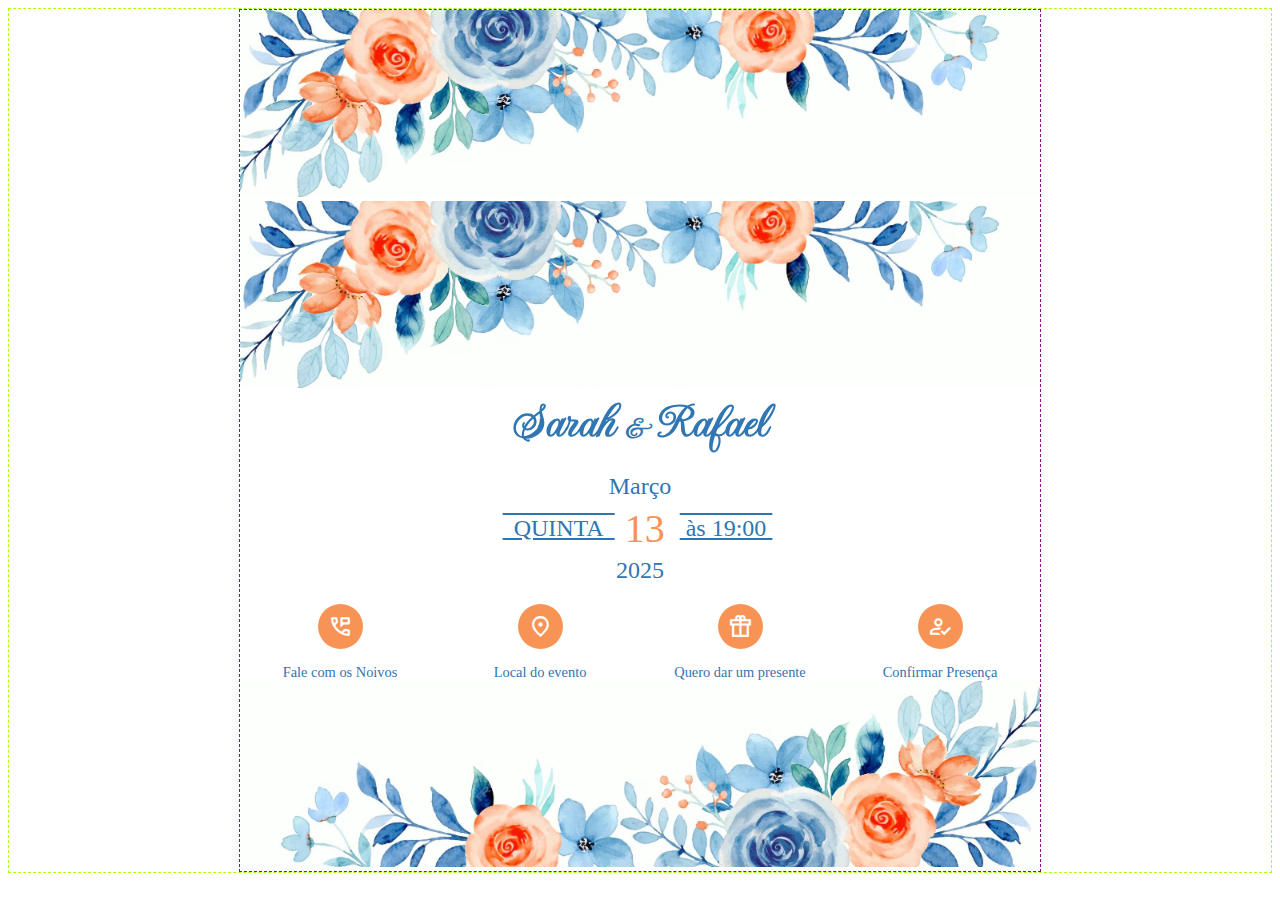
==== index.html @ b2ac5b7b "alteracaocapa" ====
<!DOCTYPE html>
<html lang="pt-br">
<head>
    <meta charset="UTF-8">
    <meta name="viewport" content="width=device-width, initial-scale=1.0">
    <title>Casamento</title>
    <link rel="stylesheet" href="https://fonts.googleapis.com/css2?family=Material+Symbols+Outlined"/>
    <link rel="stylesheet" href="https://fonts.googleapis.com/icon?family=Material+Icons">
    <link src='https://kit.fontawesome.com/a076d05399.js' crossorigin='anonymous'></link>
    <link rel="stylesheet" href="style.css" media="all">
</head>
<body>
    <main>
        <img id="imgCapa" src="imagens/cabecalho.jpg" alt="">
        <img id="imgTopo" src="imagens/cabecalho.jpg" alt="">
        <H1> Sarah <span id = e> & </span> Rafael </H1>
        
        <p id="month">Março</p>
        <div>
            <p id="dweeek">&nbsp;QUINTA&nbsp;</p> 
            <p id="day">13</p>
            <p id="time">&nbsp;às 19:00&nbsp;</p>
        </div>
        <p id="year">2025</p>
        
        <div>
            <a href="https://api.whatsapp.com/send?phone=5511981273027&text=Ol%C3%A1!%20Gostaria%20de%20fazer%20um%20pedido%20%F0%9F%8D%B0%F0%9F%A7%81" target="_blank"><i id="talk" class="material-symbols-outlined" >perm_phone_msg</i>Fale com os Noivos</a>
            <a href="location.html"><i id="location" class="material-symbols-outlined" >location_on</i>Local do evento</a>
            <a href="gift.html"><i id="gift" class="material-symbols-outlined" >featured_seasonal_and_gifts</i>Quero dar um presente</a>
            <a href="https://docs.google.com/forms/d/e/1FAIpQLSeXf38JhHjJgn0DuTkIrWzwbaVSZFsnxO53HEZiUqVtBhDHHQ/viewform?usp=sf_link" target="_blank"><i id="confirmation" class="material-symbols-outlined" >how_to_reg</i>Confirmar Presença</a>
        </div>
    <footer>
        <img src="imagens/footer.jpg" alt="">
    </footer>    
    </main>
</body>
---- style.css ----
@charset "UTF-8"; 

@import url('https://fonts.googleapis.com/css2?family=Imperial+Script&display=swap');
@import url('https://fonts.googleapis.com/css2?family=David+Libre:wght@400;500;700&family=Noto+Serif:ital,wght@0,100..900;1,100..900&display=swap" rel="stylesheet');

:root{
    --letraDeMao: "Imperial Script", cursive;
    --letraDeForma: "David", mao;
}
  
*{
    font-family: var(--letraDeForma);
    font-size: auto;
 }
    

img{
    width: 100%;
}


body{
    border: 1px dashed rgb(170, 255, 0);
    background-color:white;
    font-family: var(--letraDeMao)
}

main{
    border: 1px dashed rgb(147, 14, 142);
    max-width: 800px;
    min-width: 320px;
    margin: auto;
}

h1{
    font-size: 50px;
    font-family: var(--letraDeMao);
    margin: 0px;
    padding: 0px;
    text-align: center;
    color: #3076b2ff;
}

#e{
    font-size: 30px;
    font-family: var(--letraDeMao);
    margin: 5px;
    text-align: center;
    color: #3076b2ff;
}

p{
    font-size: 150%;
    color: #3076b2ff;
}

div{ 
    display: flex;
    justify-content: center;
    align-items: center;
    
}

p#month{
    margin-top: 20px;
    margin-bottom: 0px;
    text-align: center;
}

p#dweeek{
    margin: 5px;
    text-decoration-line: overline underline;
    word-spacing: 5px;
}

p#day{
    font-size: 250%;
    color: #f79355;
    margin: 5px;
}

p#time{
    margin: 10px;
    text-decoration-line: overline underline;
}

p#year{
    margin: 0px;
    padding: 0px;
    text-align: center;
}
 
i {
    color: white;
    vertical-align: middle;
    background-color: #f79355;
    border-radius: 100px;
    margin: 15px;
    flex-direction: column;
    align-items: center;  
  }

.material-symbols-outlined{
    font-size: 25px;
    padding: 10px;
}  

a { 
    display: flex;
    flex-direction: column;
    align-items: center;
    width: 300px;
    color: #3076b2ff;
    text-align: center;
    text-decoration: none;
    font-size: 90%;
    margin: 5px;
    margin-bottom: 0px;
}

img.gift {
    width: 100%;
    height: auto;
}

article{
    margin: 5px;
    border: 1px solid #ccc;
    float:left;
    width: 180px;
    background-color: #dcedfa;
    font-size: 70%;
    color: #3076b2ff;
}


a#voltar{
    height: 100px;
    position: absolute;
    top: 40px;
    right: -80px;
}

i#inicio{
    margin-bottom: 0;
}

button{
    background-color: #f79355;
    border: #f79355;
    color: white; 
    width: 140px;
    border-radius: 5px;
    justify-content: center;
    height: 30px;
    margin-bottom: 10px;
    display: block;
    margin-left: auto; 
    margin-right: auto; 
  }
  
  button:hover {
    background-color: #f79355ac;
  }

  ul{
    color: #3076b2ff;
    text-align: justify;
  }

  p#endereço{
    text-align: center;
    font-size: 120%;
  }

  p#titulo{
    text-align: center;
    font-size: 100%;
  }
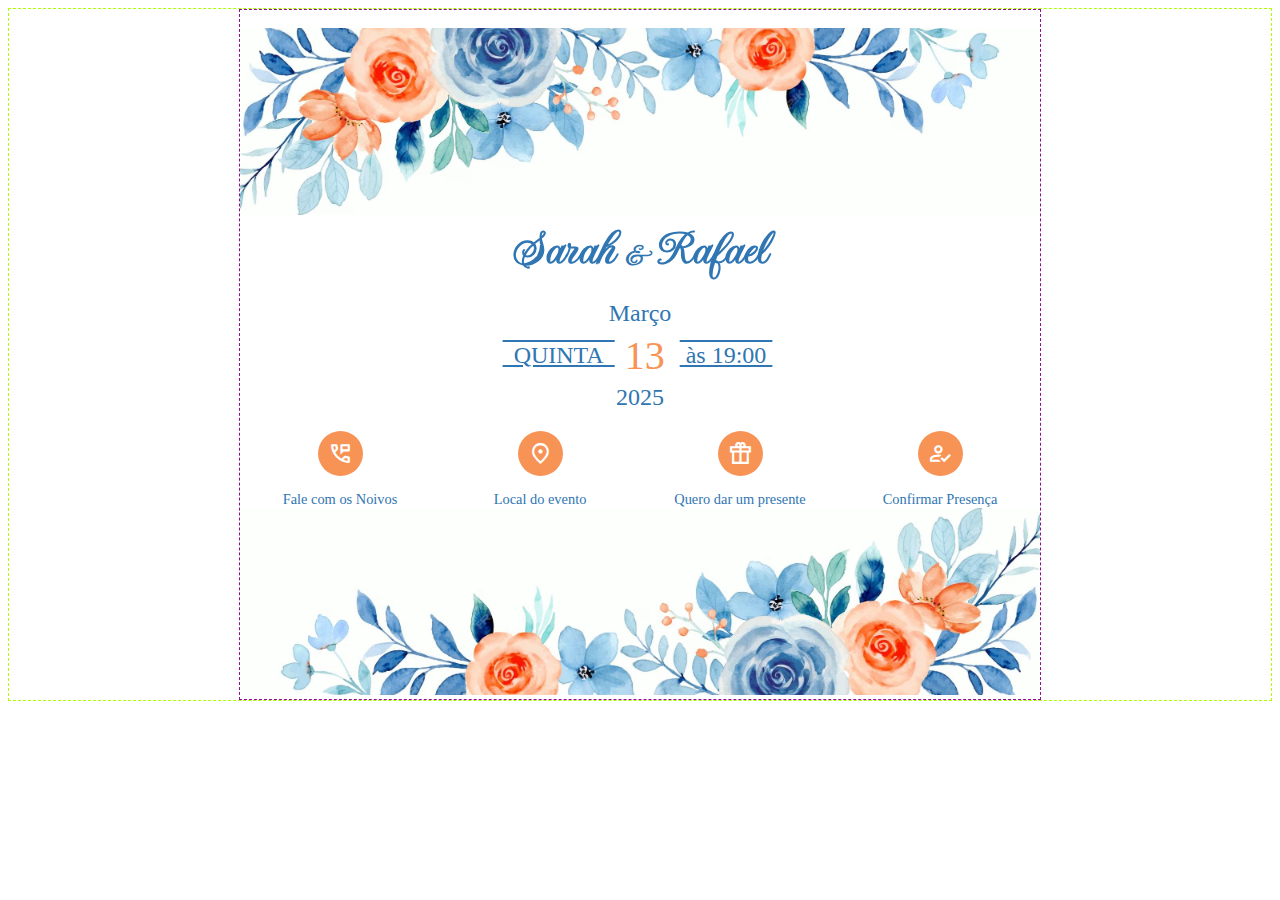
==== commit c4aabd00: "inclusacapa" ====
--- a/index.html
+++ b/index.html
@@ -11,7 +11,7 @@
 </head>
 <body>
     <main>
-        <img id="imgCapa" src="imagens/cabecalho.jpg" alt="">
+        <img id="imgCapa" src="imagens/cópia de capa.jpeg" alt="">
         <img id="imgTopo" src="imagens/cabecalho.jpg" alt="">
         <H1> Sarah <span id = e> & </span> Rafael </H1>
         
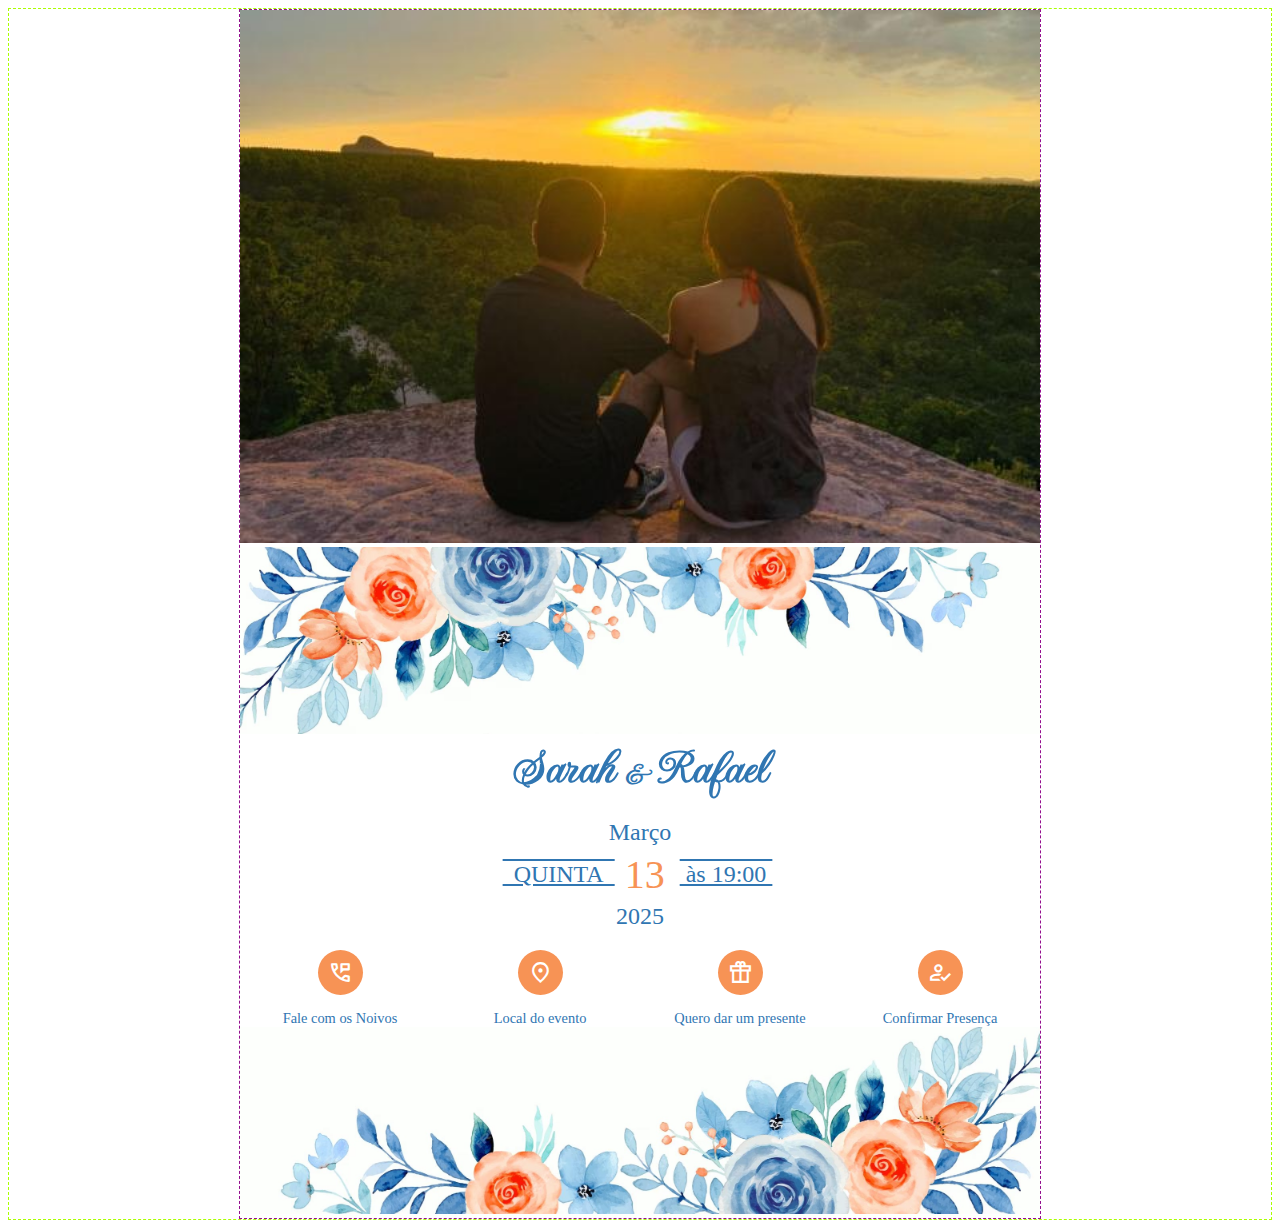
==== commit 6adac6e9: "CAPA" ====
--- a/index.html
+++ b/index.html
@@ -11,7 +11,7 @@
 </head>
 <body>
     <main>
-        <img id="imgCapa" src="imagens/cópia de capa.jpeg" alt="">
+        <img id="imgCapa" src="imagens/capa.jpg" alt="">
         <img id="imgTopo" src="imagens/cabecalho.jpg" alt="">
         <H1> Sarah <span id = e> & </span> Rafael </H1>
         
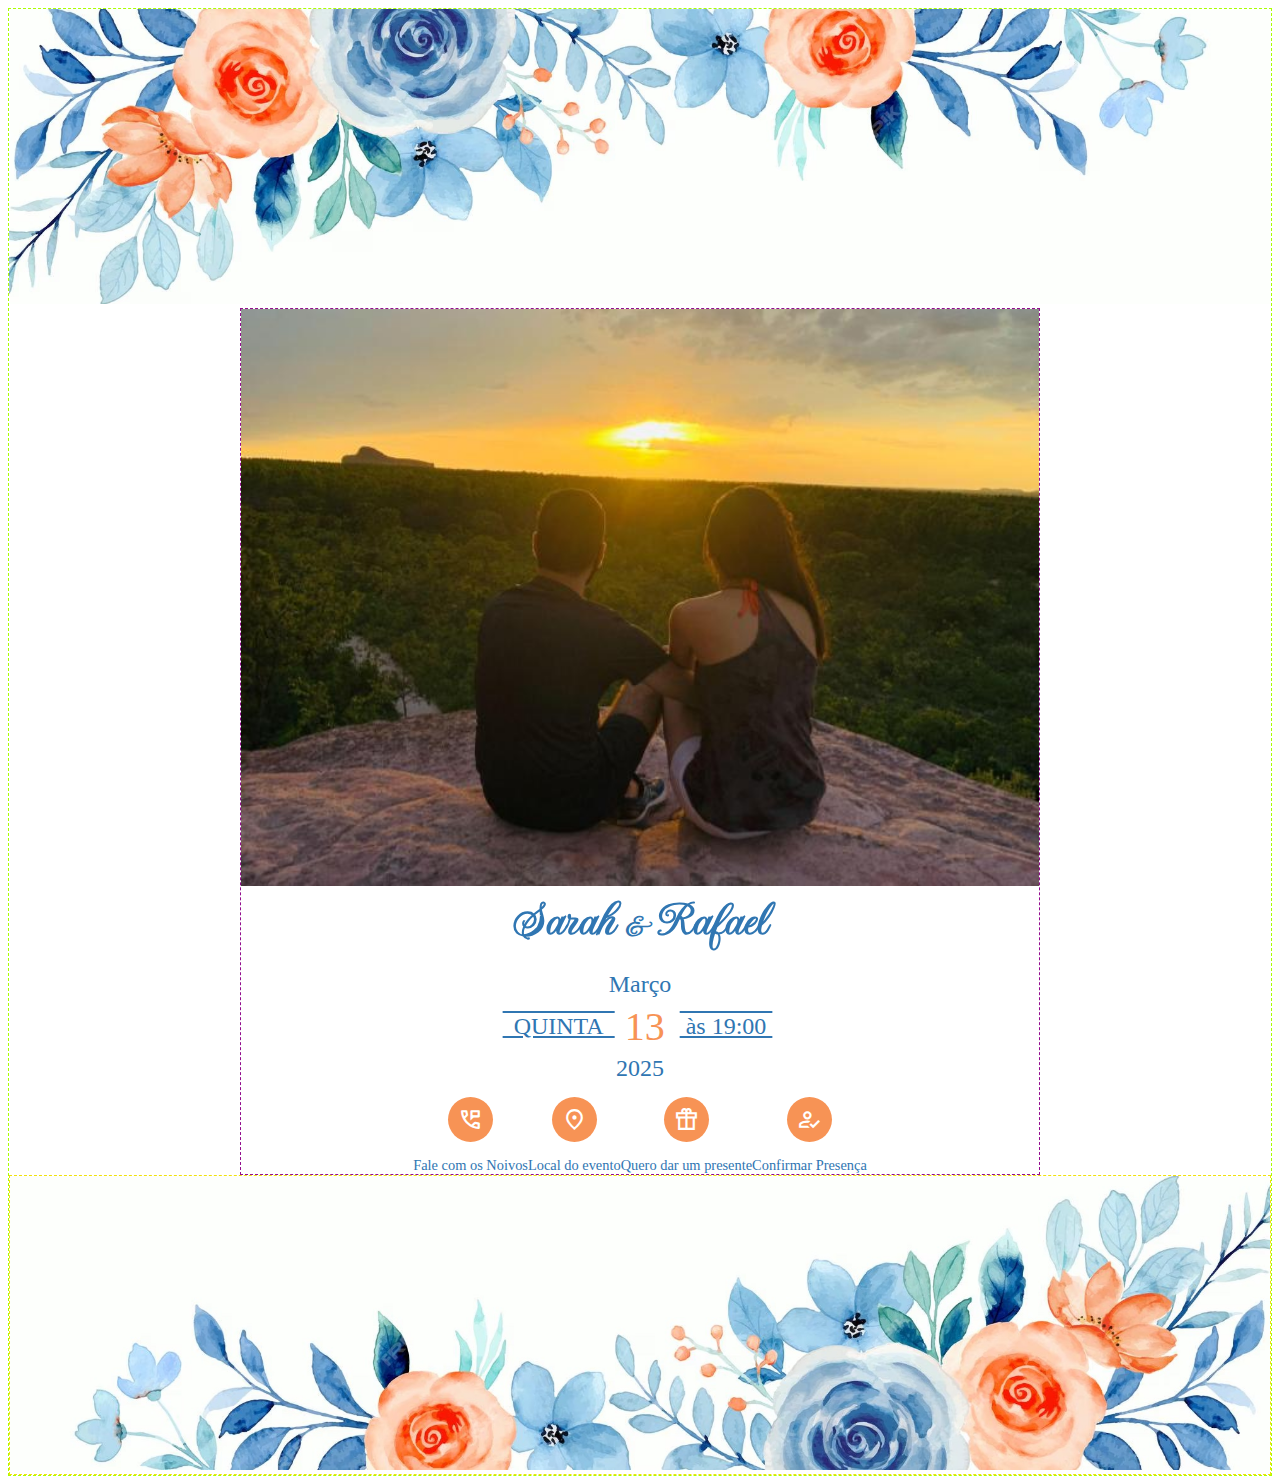
==== commit 00580bee: "alteracao" ====
--- a/index.html
+++ b/index.html
@@ -10,27 +10,31 @@
     <link rel="stylesheet" href="style.css" media="all">
 </head>
 <body>
+    <header>
+        <img id="imgTopo" src="imagens/cabecalho.jpg" alt="">
+    </header>
     <main>
-        <img id="imgCapa" src="imagens/capa.jpg" alt="">
-        <img id="imgTopo" src="imagens/cabecalho.jpg" alt="">
+        <img id="imgCapa" src="imagens/capafoto.jpg" alt="">
+        
         <H1> Sarah <span id = e> & </span> Rafael </H1>
         
         <p id="month">Março</p>
-        <div>
+        <div class="date">
             <p id="dweeek">&nbsp;QUINTA&nbsp;</p> 
             <p id="day">13</p>
             <p id="time">&nbsp;às 19:00&nbsp;</p>
         </div>
         <p id="year">2025</p>
         
-        <div>
+        <div class="links">
             <a href="https://api.whatsapp.com/send?phone=5511981273027&text=Ol%C3%A1!%20Gostaria%20de%20fazer%20um%20pedido%20%F0%9F%8D%B0%F0%9F%A7%81" target="_blank"><i id="talk" class="material-symbols-outlined" >perm_phone_msg</i>Fale com os Noivos</a>
             <a href="location.html"><i id="location" class="material-symbols-outlined" >location_on</i>Local do evento</a>
             <a href="gift.html"><i id="gift" class="material-symbols-outlined" >featured_seasonal_and_gifts</i>Quero dar um presente</a>
             <a href="https://docs.google.com/forms/d/e/1FAIpQLSeXf38JhHjJgn0DuTkIrWzwbaVSZFsnxO53HEZiUqVtBhDHHQ/viewform?usp=sf_link" target="_blank"><i id="confirmation" class="material-symbols-outlined" >how_to_reg</i>Confirmar Presença</a>
         </div>
+    
+    </main>
     <footer>
         <img src="imagens/footer.jpg" alt="">
-    </footer>    
-    </main>
+    </footer>     
 </body>--- a/style.css
+++ b/style.css
@@ -11,25 +11,25 @@
 *{
     font-family: var(--letraDeForma);
     font-size: auto;
+    box-sizing: border-box;
  }
-    
 
 img{
     width: 100%;
 }
-
 
 body{
     border: 1px dashed rgb(170, 255, 0);
     background-color:white;
-    font-family: var(--letraDeMao)
+    font-family: var(--letraDeMao);
 }
 
 main{
     border: 1px dashed rgb(147, 14, 142);
     max-width: 800px;
     min-width: 320px;
-    margin: auto;
+    margin: 0 auto;
+    display:block;
 }
 
 h1{
@@ -58,7 +58,6 @@
     display: flex;
     justify-content: center;
     align-items: center;
-    
 }
 
 p#month{
@@ -114,31 +113,54 @@
     text-align: center;
     text-decoration: none;
     font-size: 90%;
-    margin: 5px;
-    margin-bottom: 0px;
-}
-
-img.gift {
+    inline-size:auto
+}
+
+h1#darPresente{
+    font-family: var(--letraDeForma);
+    font-size: 130%;
+    text-align: center;
+    color: #3076b2ff;
+}
+
+h2#darPresente2{
+    font-family: var(--letraDeForma);
+    font-size: 100%;
+    text-align: center;
+    color: #3076b2ff;
+}
+
+div.gallery {
+    border: 1px solid #dcedfa;
+    background-color: #dcedfa;
+    display: block;
+    margin-top: 10px;
+    padding:0%;
+  }
+  
+div.gallery img {
+    display: block;
     width: 100%;
     height: auto;
-}
-
-article{
-    margin: 5px;
-    border: 1px solid #ccc;
-    float:left;
-    width: 180px;
-    background-color: #dcedfa;
-    font-size: 70%;
-    color: #3076b2ff;
-}
-
+  }
+  
+div.desc {
+    display: block;
+    text-align: center;
+    font-size: 80%;
+    color: #3076b2ff;
+  }
+
+.responsive {
+    padding: 0 6px;
+    float: left;
+    width: 24.99999%;
+} 
 
 a#voltar{
-    height: 100px;
     position: absolute;
-    top: 40px;
-    right: -80px;
+    right: 0%;
+    top: 8%;
 }
 
 i#inicio{
@@ -170,10 +192,38 @@
 
   p#endereço{
     text-align: center;
-    font-size: 120%;
+    font-size: 100%;
+    margin: 0%;
+    margin-top: 5px;
+  }
+
+  a#mapa{
+    text-decoration:underline;
+    margin: 0px;
   }
 
   p#titulo{
     text-align: center;
     font-size: 100%;
+  }
+
+  footer{
+    border: 1px dashed rgb(241, 226, 9);
+    display: block;
+    position: relative;
+    width: 100%;
+    clear: both;
+  }
+
+  @media only screen and (max-width: 700px) {
+    .responsive {
+      width: 49.99999%;
+      margin: 6px 0;
+    }
+  }
+  
+  @media only screen and (max-width: 500px) {
+    .responsive {
+      width: 100%;
+    }
   }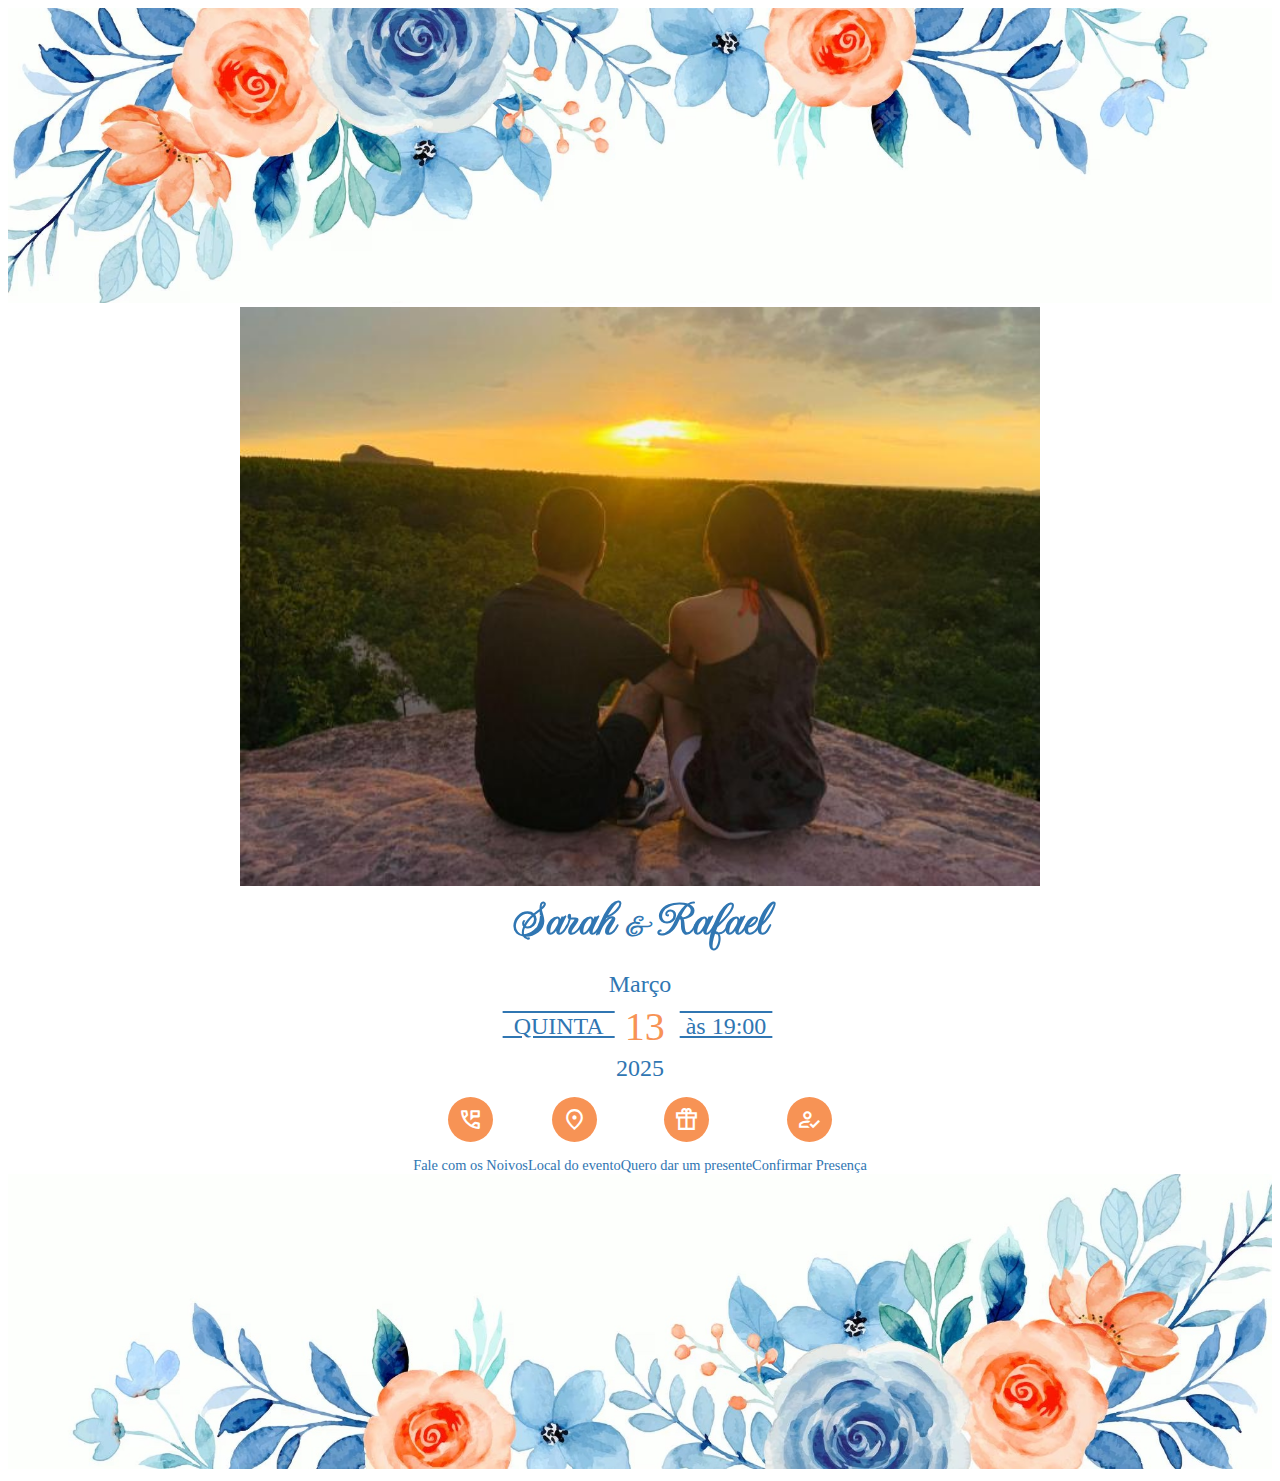
==== commit d527c37d: "ajuste gift" ====
--- a/index.html
+++ b/index.html
@@ -27,7 +27,7 @@
         <p id="year">2025</p>
         
         <div class="links">
-            <a href="https://api.whatsapp.com/send?phone=5511981273027&text=Ol%C3%A1!%20Gostaria%20de%20fazer%20um%20pedido%20%F0%9F%8D%B0%F0%9F%A7%81" target="_blank"><i id="talk" class="material-symbols-outlined" >perm_phone_msg</i>Fale com os Noivos</a>
+            <a href="https://api.whatsapp.com/send?phone=5511981273027&text=Oi!%20Sarah%20e%20Rafael%20%F0%9F%91%B0%E2%80%8D%E2%99%80%EF%B8%8F%F0%9F%A4%B5" target="_blank"><i id="talk" class="material-symbols-outlined" >perm_phone_msg</i>Fale com os Noivos</a>
             <a href="location.html"><i id="location" class="material-symbols-outlined" >location_on</i>Local do evento</a>
             <a href="gift.html"><i id="gift" class="material-symbols-outlined" >featured_seasonal_and_gifts</i>Quero dar um presente</a>
             <a href="https://docs.google.com/forms/d/e/1FAIpQLSeXf38JhHjJgn0DuTkIrWzwbaVSZFsnxO53HEZiUqVtBhDHHQ/viewform?usp=sf_link" target="_blank"><i id="confirmation" class="material-symbols-outlined" >how_to_reg</i>Confirmar Presença</a>
--- a/style.css
+++ b/style.css
@@ -19,13 +19,11 @@
 }
 
 body{
-    border: 1px dashed rgb(170, 255, 0);
     background-color:white;
     font-family: var(--letraDeMao);
 }
 
 main{
-    border: 1px dashed rgb(147, 14, 142);
     max-width: 800px;
     min-width: 320px;
     margin: 0 auto;
@@ -134,8 +132,9 @@
     border: 1px solid #dcedfa;
     background-color: #dcedfa;
     display: block;
-    margin-top: 10px;
+    margin-top: 5px;
     padding:0%;
+    margin: 6px 0;
   }
   
 div.gallery img {
@@ -160,7 +159,7 @@
 a#voltar{
     position: absolute;
     right: 0%;
-    top: 8%;
+    top: 5%;
 }
 
 i#inicio{
@@ -194,12 +193,13 @@
     text-align: center;
     font-size: 100%;
     margin: 0%;
-    margin-top: 5px;
+    margin-top: 15px;
   }
 
   a#mapa{
     text-decoration:underline;
     margin: 0px;
+    font-weight: bold;
   }
 
   p#titulo{
@@ -208,22 +208,15 @@
   }
 
   footer{
-    border: 1px dashed rgb(241, 226, 9);
     display: block;
     position: relative;
     width: 100%;
     clear: both;
   }
 
-  @media only screen and (max-width: 700px) {
+  @media only screen and (max-width: 768px) {
     .responsive {
-      width: 49.99999%;
-      margin: 6px 0;
+      width: 50%;
     }
   }
   
-  @media only screen and (max-width: 500px) {
-    .responsive {
-      width: 100%;
-    }
-  }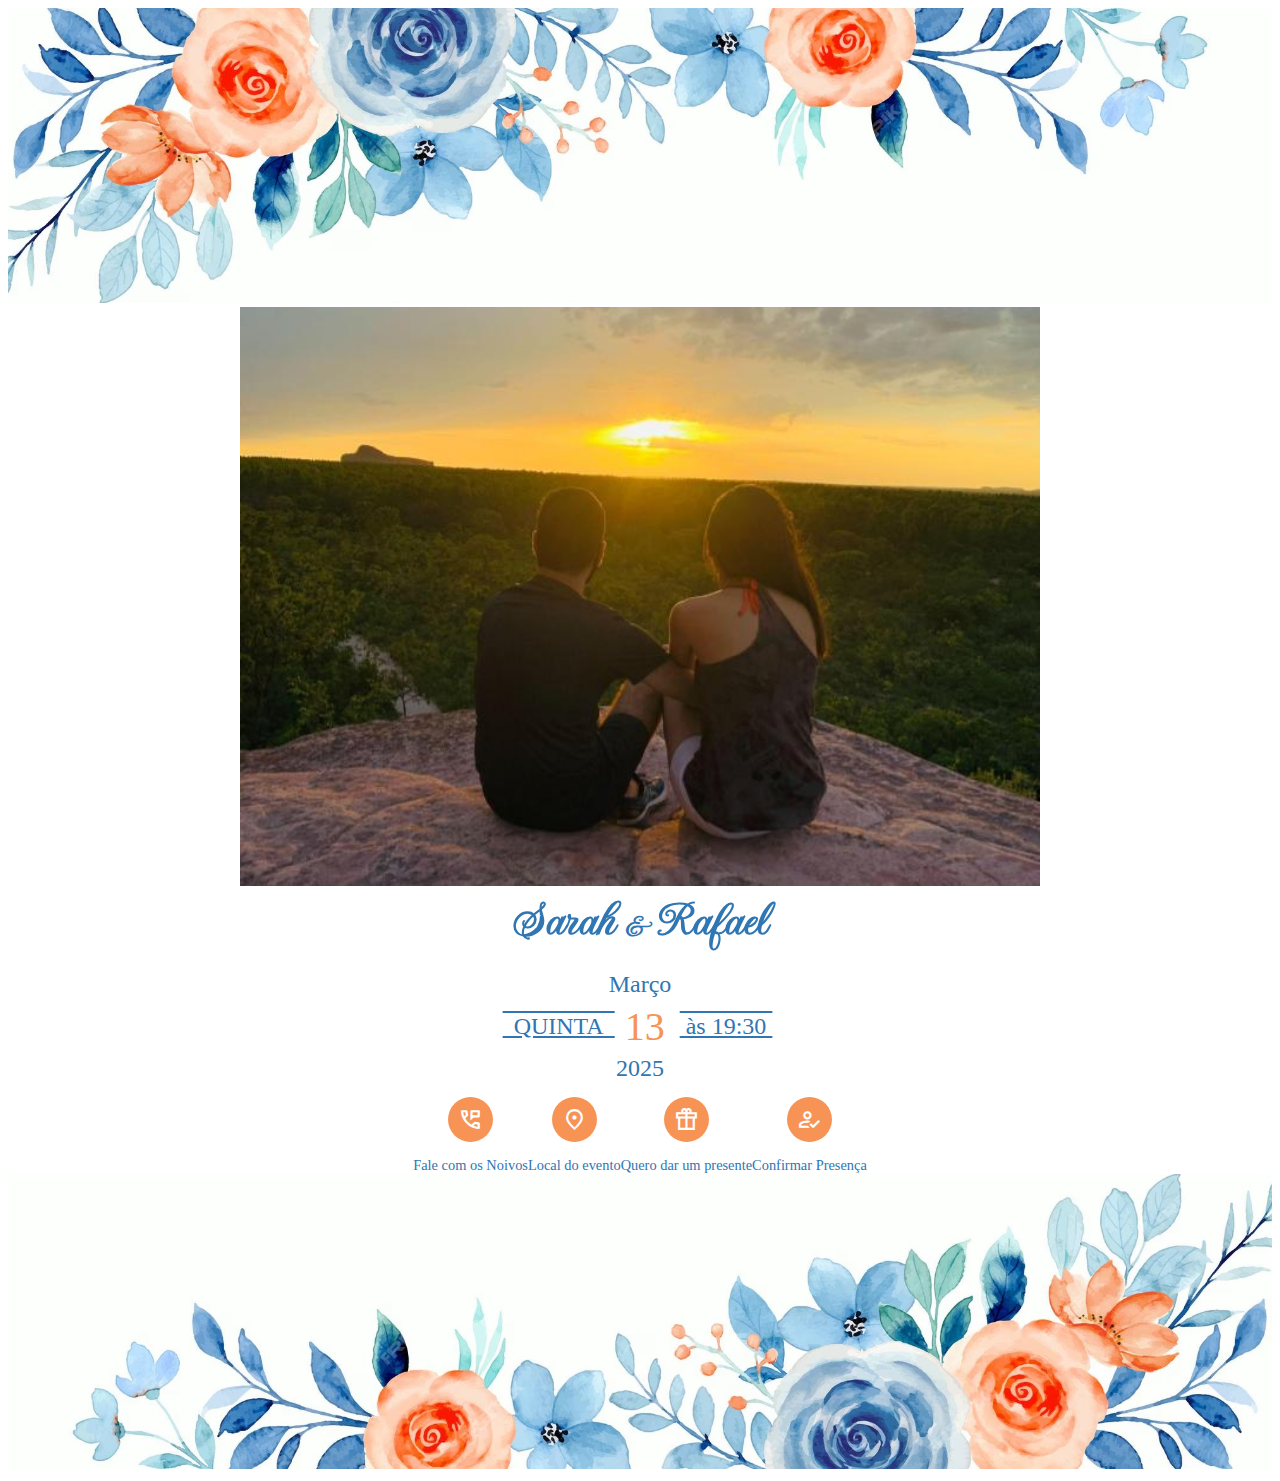
==== commit cdc687d9: "ajustes" ====
--- a/index.html
+++ b/index.html
@@ -4,6 +4,7 @@
     <meta charset="UTF-8">
     <meta name="viewport" content="width=device-width, initial-scale=1.0">
     <title>Casamento</title>
+    <link rel="shortcut icon" href="favicon/favicon.ico" type="image/x-icon">
     <link rel="stylesheet" href="https://fonts.googleapis.com/css2?family=Material+Symbols+Outlined"/>
     <link rel="stylesheet" href="https://fonts.googleapis.com/icon?family=Material+Icons">
     <link src='https://kit.fontawesome.com/a076d05399.js' crossorigin='anonymous'></link>
@@ -22,7 +23,7 @@
         <div class="date">
             <p id="dweeek">&nbsp;QUINTA&nbsp;</p> 
             <p id="day">13</p>
-            <p id="time">&nbsp;às 19:00&nbsp;</p>
+            <p id="time">&nbsp;às 19:30&nbsp;</p>
         </div>
         <p id="year">2025</p>
         
--- a/style.css
+++ b/style.css
@@ -4,8 +4,8 @@
 @import url('https://fonts.googleapis.com/css2?family=David+Libre:wght@400;500;700&family=Noto+Serif:ital,wght@0,100..900;1,100..900&display=swap" rel="stylesheet');
 
 :root{
-    --letraDeMao: "Imperial Script", cursive;
-    --letraDeForma: "David", mao;
+  --letraDeMao: "Imperial Script", cursive;
+  --letraDeForma: "David", mao;
 }
   
 *{
@@ -178,6 +178,7 @@
     display: block;
     margin-left: auto; 
     margin-right: auto; 
+    font-size: 120%;
   }
   
   button:hover {
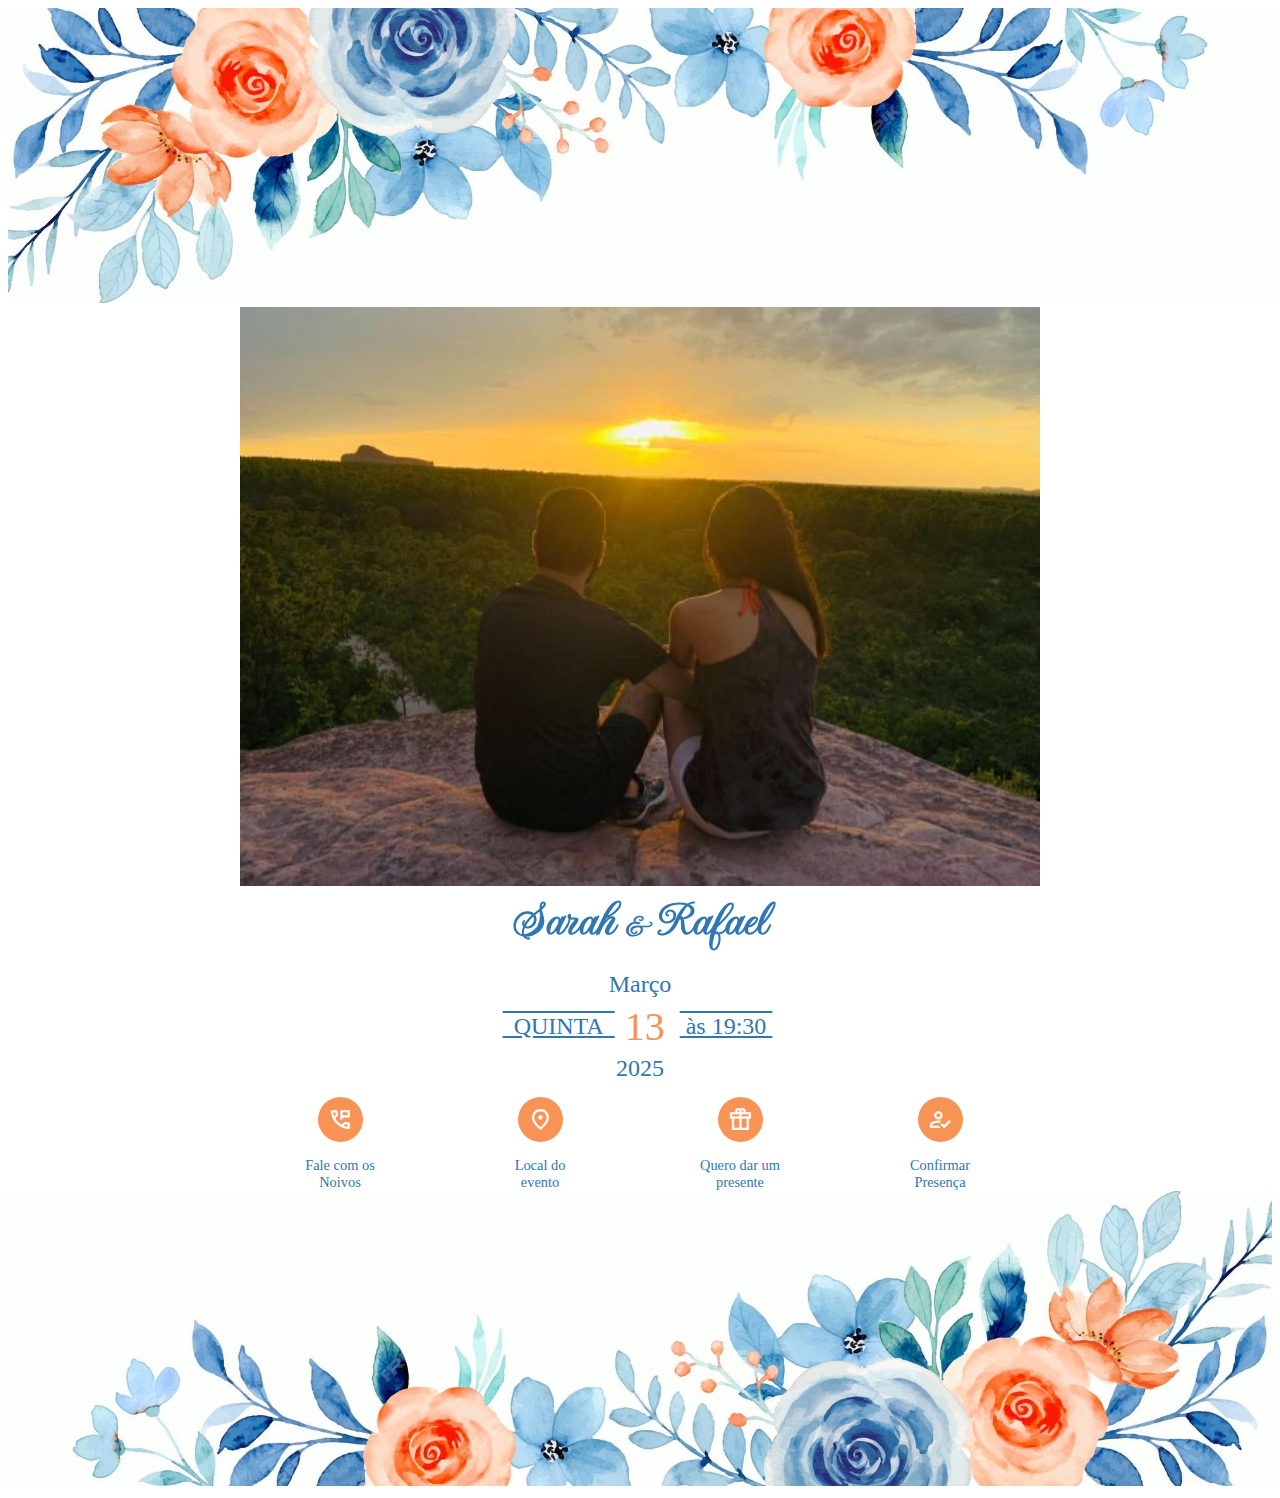
==== commit f5a68ccf: "Alteraçao" ====
--- a/index.html
+++ b/index.html
@@ -28,10 +28,10 @@
         <p id="year">2025</p>
         
         <div class="links">
-            <a href="https://api.whatsapp.com/send?phone=5511981273027&text=Oi!%20Sarah%20e%20Rafael%20%F0%9F%91%B0%E2%80%8D%E2%99%80%EF%B8%8F%F0%9F%A4%B5" target="_blank"><i id="talk" class="material-symbols-outlined" >perm_phone_msg</i>Fale com os Noivos</a>
-            <a href="location.html"><i id="location" class="material-symbols-outlined" >location_on</i>Local do evento</a>
-            <a href="gift.html"><i id="gift" class="material-symbols-outlined" >featured_seasonal_and_gifts</i>Quero dar um presente</a>
-            <a href="https://docs.google.com/forms/d/e/1FAIpQLSeXf38JhHjJgn0DuTkIrWzwbaVSZFsnxO53HEZiUqVtBhDHHQ/viewform?usp=sf_link" target="_blank"><i id="confirmation" class="material-symbols-outlined" >how_to_reg</i>Confirmar Presença</a>
+            <a href="https://api.whatsapp.com/send?phone=5511981273027&text=Oi!%20Sarah%20e%20Rafael%20%F0%9F%91%B0%E2%80%8D%E2%99%80%EF%B8%8F%F0%9F%A4%B5" target="_blank"><i id="talk" class="material-symbols-outlined" >perm_phone_msg</i>Fale com os <br> Noivos</a>
+            <a href="location.html"><i id="location" class="material-symbols-outlined" >location_on</i>Local do <br> evento</a>
+            <a href="gift.html"><i id="gift" class="material-symbols-outlined" >featured_seasonal_and_gifts</i>Quero dar um <br>presente</a>
+            <a href="https://docs.google.com/forms/d/e/1FAIpQLSeXf38JhHjJgn0DuTkIrWzwbaVSZFsnxO53HEZiUqVtBhDHHQ/viewform?usp=sf_link" target="_blank"><i id="confirmation" class="material-symbols-outlined" >how_to_reg</i>Confirmar <br>Presença</a>
         </div>
     
     </main>
--- a/style.css
+++ b/style.css
@@ -111,7 +111,6 @@
     text-align: center;
     text-decoration: none;
     font-size: 90%;
-    inline-size:auto
 }
 
 h1#darPresente{
@@ -201,6 +200,7 @@
     text-decoration:underline;
     margin: 0px;
     font-weight: bold;
+    inline-size:auto
   }
 
   p#titulo{
